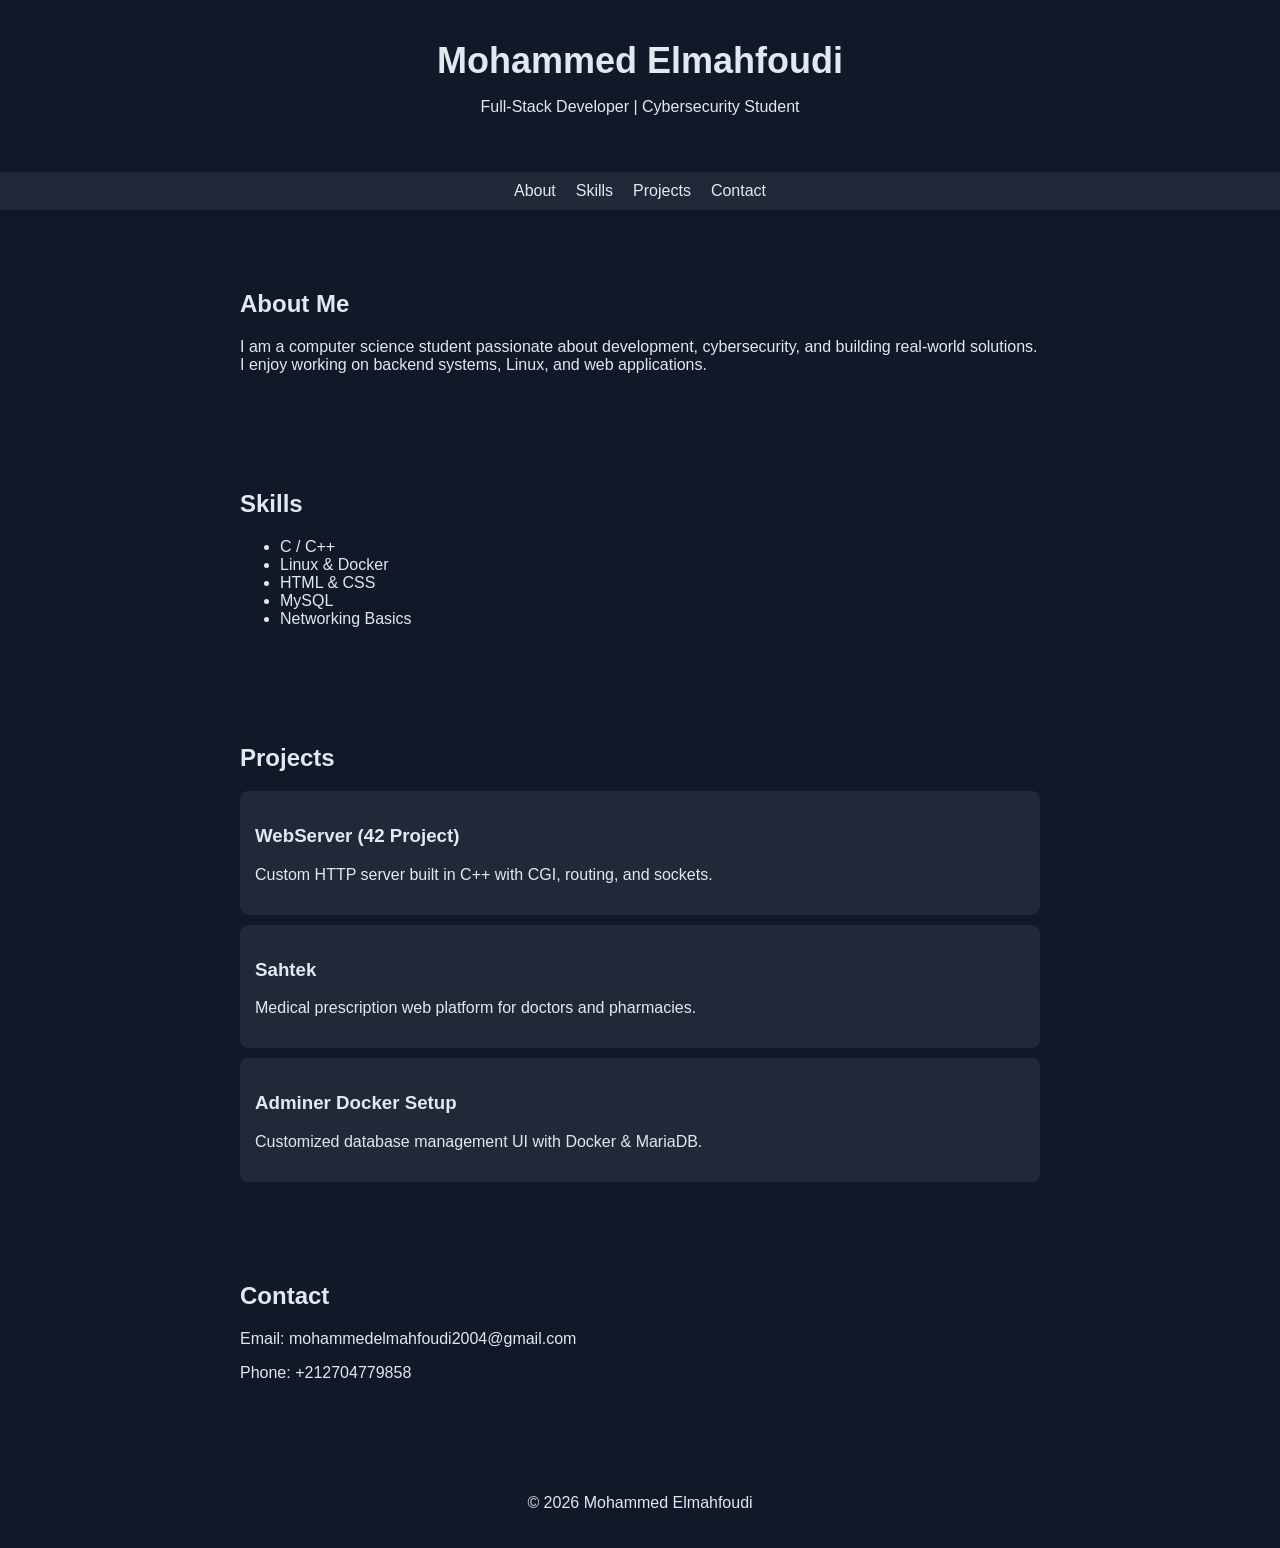
==== srcs/requirements/bonus/static-website/www/index.html @ 6aaad52e "add static-website" ====
<!DOCTYPE html>
<html lang="en">
<head>
    <meta charset="UTF-8">
    <meta name="viewport" content="width=device-width, initial-scale=1.0">
    <title>Mohammed Elmahfoudi - Portfolio</title>
    <link rel="stylesheet" href="style.css">
</head>
<body>

<header>
    <h1>Mohammed Elmahfoudi</h1>
    <p>Full-Stack Developer | Cybersecurity Student</p>
</header>

<nav>
    <a href="#about">About</a>
    <a href="#skills">Skills</a>
    <a href="#projects">Projects</a>
    <a href="#contact">Contact</a>
</nav>

<section id="about">
    <h2>About Me</h2>
    <p>
        I am a computer science student passionate about development, cybersecurity,
        and building real-world solutions. I enjoy working on backend systems,
        Linux, and web applications.
    </p>
</section>

<section id="skills">
    <h2>Skills</h2>
    <ul>
        <li>C / C++</li>
        <li>Linux & Docker</li>
        <li>HTML & CSS</li>
        <li>MySQL</li>
        <li>Networking Basics</li>
    </ul>
</section>

<section id="projects">
    <h2>Projects</h2>

    <div class="card">
        <h3>WebServer (42 Project)</h3>
        <p>Custom HTTP server built in C++ with CGI, routing, and sockets.</p>
    </div>

    <div class="card">
        <h3>Sahtek</h3>
        <p>Medical prescription web platform for doctors and pharmacies.</p>
    </div>

    <div class="card">
        <h3>Adminer Docker Setup</h3>
        <p>Customized database management UI with Docker & MariaDB.</p>
    </div>

</section>

<section id="contact">
    <h2>Contact</h2>
    <p>Email: mohammedelmahfoudi2004@gmail.com</p>
    <p>Phone: +212704779858</p>
</section>

<footer>
    <p>© 2026 Mohammed Elmahfoudi</p>
</footer>

</body>
</html>
---- srcs/requirements/bonus/static-website/www/style.css ----
body {
    margin: 0;
    font-family: Arial, sans-serif;
    background: #0f172a;
    color: #e2e8f0;
}

/* Header */
header {
    text-align: center;
    padding: 40px;
    background: #111827;
}

header h1 {
    margin: 0;
    font-size: 36px;
}

/* Navigation */
nav {
    display: flex;
    justify-content: center;
    gap: 20px;
    background: #1f2937;
    padding: 10px;
}

nav a {
    color: #e2e8f0;
    text-decoration: none;
}

nav a:hover {
    color: #38bdf8;
}

/* Sections */
section {
    max-width: 800px;
    margin: 40px auto;
    padding: 20px;
    background: #111827;
    border-radius: 10px;
}

/* Cards */
.card {
    background: #1f2937;
    padding: 15px;
    margin-top: 10px;
    border-radius: 8px;
}

/* Footer */
footer {
    text-align: center;
    padding: 20px;
    background: #111827;
    margin-top: 40px;
}
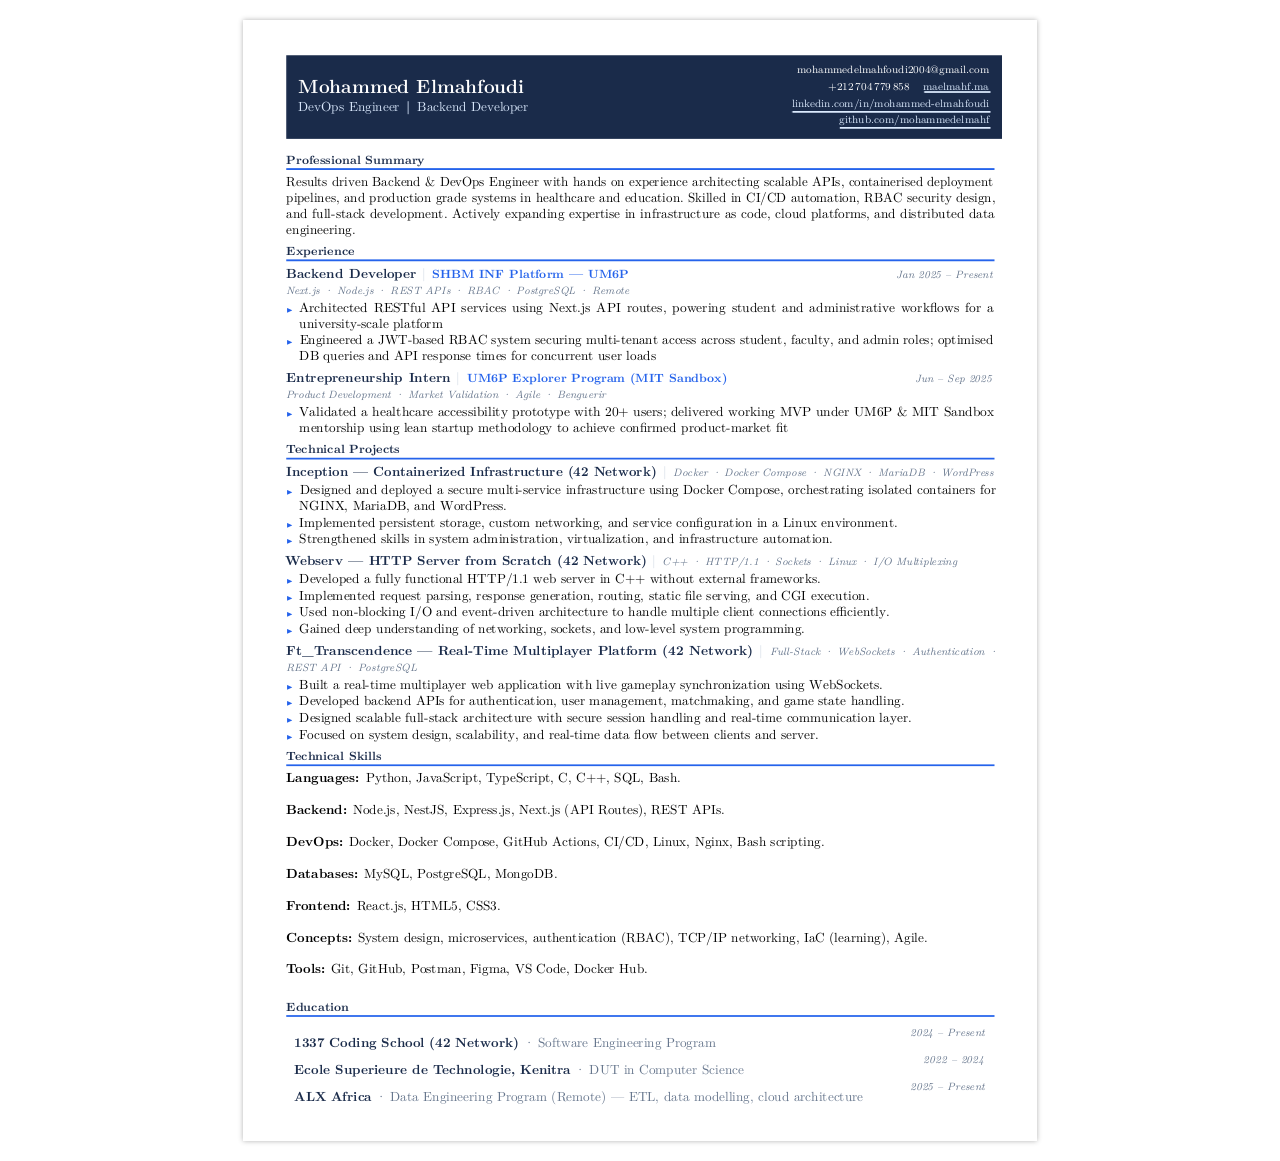
==== commit 79e698ea: "last push" ====
--- a/srcs/requirements/bonus/static-website/www/index.html
+++ b/srcs/requirements/bonus/static-website/www/index.html
@@ -1,74 +1,863 @@
-<!DOCTYPE html>
-<html lang="en">
-<head>
-    <meta charset="UTF-8">
-    <meta name="viewport" content="width=device-width, initial-scale=1.0">
-    <title>Mohammed Elmahfoudi - Portfolio</title>
-    <link rel="stylesheet" href="style.css">
+<!DOCTYPE html><!--[if IE]>  <html class="pdf24_ie"> <![endif]-->
+<html>
+	<head>
+		<meta charset="utf-8" />
+		<title>
+		</title>
+		
+	<STYLE> 
+ .pdf24_ sup {
+	vertical-align: baseline;
+	position: relative;
+	top: -0.4em;
+}
+.pdf24_ sub {
+	vertical-align: baseline;
+	position: relative;
+	top: 0.4em;
+}
+.pdf24_ a:link {text-decoration:none;}
+.pdf24_ a:visited {text-decoration:none;}
+@media screen and (min-device-pixel-ratio:0), (-webkit-min-device-pixel-ratio:0), (min--moz-device-pixel-ratio: 0) {.pdf24_view{ font-size:10em; transform:scale(0.1); -moz-transform:scale(0.1); -webkit-transform:scale(0.1); -moz-transform-origin:top left; -webkit-transform-origin:top left; } }
+.pdf24_layer { }.pdf24_ie { font-size: 1pt; }
+.pdf24_ie body { font-size: 12em; }
+@media print{.pdf24_view {font-size:1em; transform:scale(1);}}
+.pdf24_grlink { position:relative;width:100%;height:100%;z-index:1000000; }
+.pdf24_01 {
+	position: absolute;
+	white-space: nowrap;
+}
+.pdf24_02 {
+	font-size: 1em;
+	line-height: 0.0em;
+	width: 49.58333em;
+	height: 70.08334em;
+	border-style: none;
+	display: block;
+	margin: 0em;
+}
+
+@supports(-ms-ime-align:auto) { .pdf24_02 {overflow: hidden;}}
+.pdf24_03 {
+	position: relative;
+}
+.pdf24_04 {
+	position: absolute;
+	pointer-events: none;
+	clip: rect(2.164251em,47.44617em,62.31267em,2.637583em);
+	width: 100%;
+}
+.pdf24_05 {
+	position: relative;
+	width: 49.58333em;
+}
+.pdf24_06 {
+	height: 7.008333em;
+}
+.pdf24_ie .pdf24_06 {
+	height: 70.08334em;
+}
+@font-face {
+	font-family:"CCIFOV+LMRoman8-Regular";
+	src:url("[data-uri]") format("woff");
+}
+.pdf24_07 {
+	font-size: 0.664175em;
+	font-family: "CCIFOV+LMRoman8-Regular", "Times New Roman";
+	color: #FFFFFF;
+}
+.pdf24_08 {
+	line-height: 1.417em;
+}
+.pdf24_09 {
+	letter-spacing: 0.0003em;
+}
+
+.pdf24_ie .pdf24_09 {
+	letter-spacing: 0.0031px;
+}
+.pdf24_10 {
+	letter-spacing: 0em;
+}
+
+.pdf24_ie .pdf24_10 {
+	letter-spacing: 0px;
+}
+.pdf24_11 {
+	font-size: 0.664175em;
+	font-family: "CCIFOV+LMRoman8-Regular", "Times New Roman";
+	color: #DBEAFE;
+}
+.pdf24_12 {
+	letter-spacing: -0.0006em;
+}
+
+.pdf24_ie .pdf24_12 {
+	letter-spacing: -0.006px;
+}
+.pdf24_13 {
+	letter-spacing: -0.0009em;
+}
+
+.pdf24_ie .pdf24_13 {
+	letter-spacing: -0.0099px;
+}
+@font-face {
+	font-family:"LKNPVD+LMRoman12-Bold";
+	src:url("[data-uri]") format("woff");
+}
+.pdf24_14 {
+	font-size: 1.195517em;
+	font-family: "LKNPVD+LMRoman12-Bold", "Times New Roman";
+	color: #FFFFFF;
+}
+.pdf24_15 {
+	line-height: 1.426em;
+}
+.pdf24_16 {
+	letter-spacing: 0.0004em;
+}
+
+.pdf24_ie .pdf24_16 {
+	letter-spacing: 0.0077px;
+}
+@font-face {
+	font-family:"BHPEVO+LMRoman10-Regular";
+	src:url("[data-uri]") format("woff");
+}
+.pdf24_17 {
+	font-size: 0.830217em;
+	font-family: "BHPEVO+LMRoman10-Regular", "Times New Roman";
+	color: #DBEAFE;
+}
+.pdf24_18 {
+	letter-spacing: 0.0006em;
+}
+
+.pdf24_ie .pdf24_18 {
+	letter-spacing: 0.008px;
+}
+@font-face {
+	font-family:"OHJFIO+LMRoman10-Bold";
+	src:url("[data-uri]") format("woff");
+}
+.pdf24_19 {
+	font-size: 0.830217em;
+	font-family: "OHJFIO+LMRoman10-Bold", "Times New Roman";
+	color: #DBEAFE;
+}
+.pdf24_20 {
+	line-height: 1.428em;
+}
+.pdf24_21 {
+	letter-spacing: -0.0035em;
+}
+
+.pdf24_ie .pdf24_21 {
+	letter-spacing: -0.0462px;
+}
+@font-face {
+	font-family:"ROPUJM+LMRoman9-Bold";
+	src:url("[data-uri]") format("woff");
+}
+.pdf24_22 {
+	font-size: 0.7472em;
+	font-family: "ROPUJM+LMRoman9-Bold", "Times New Roman";
+	color: #1A2B4A;
+}
+.pdf24_23 {
+	line-height: 1.435em;
+}
+.pdf24_24 {
+	-o-transform: scale(1,1.019368);
+	-webkit-transform: scale(1,1.019368);
+	-moz-transform: scale(1,1.019368);
+	transform: scale(1,1.019368);
+	-o-transform-origin: top left;
+	-webkit-transform-origin: top left;
+	-moz-webkit-transform-origin: top left;
+	-transform-origin: top left;
+	-ms-transform: matrix(1,0,0,1.019368,0,-0);
+	-ms-transform-origin: top left;
+}
+.pdf24_25 {
+	font-size: 0.814443em;
+	font-family: "BHPEVO+LMRoman10-Regular", "Times New Roman";
+	color: #000000;
+}
+.pdf24_26 {
+	letter-spacing: -0.0014em;
+}
+
+.pdf24_ie .pdf24_26 {
+	letter-spacing: -0.0181px;
+}
+.pdf24_27 {
+	-o-transform: scale(1,1.01626);
+	-webkit-transform: scale(1,1.01626);
+	-moz-transform: scale(1,1.01626);
+	transform: scale(1,1.01626);
+	-o-transform-origin: top left;
+	-webkit-transform-origin: top left;
+	-moz-webkit-transform-origin: top left;
+	-transform-origin: top left;
+	-ms-transform: matrix(1,0,0,1.01626,0,-0);
+	-ms-transform-origin: top left;
+}
+.pdf24_28 {
+	font-size: 0.816933em;
+	font-family: "BHPEVO+LMRoman10-Regular", "Times New Roman";
+	color: #000000;
+}
+.pdf24_29 {
+	letter-spacing: 0.0005em;
+}
+
+.pdf24_ie .pdf24_29 {
+	letter-spacing: 0.0064px;
+}
+.pdf24_30 {
+	-o-transform: scale(1,0.998004);
+	-webkit-transform: scale(1,0.998004);
+	-moz-transform: scale(1,0.998004);
+	transform: scale(1,0.998004);
+	-o-transform-origin: top left;
+	-webkit-transform-origin: top left;
+	-moz-webkit-transform-origin: top left;
+	-transform-origin: top left;
+	-ms-transform: matrix(1,0,0,0.998004,0,-0);
+	-ms-transform-origin: top left;
+}
+.pdf24_31 {
+	font-size: 0.831877em;
+	font-family: "BHPEVO+LMRoman10-Regular", "Times New Roman";
+	color: #000000;
+}
+.pdf24_32 {
+	letter-spacing: -0.0004em;
+}
+
+.pdf24_ie .pdf24_32 {
+	letter-spacing: -0.005px;
+}
+.pdf24_33 {
+	font-size: 0.830217em;
+	font-family: "BHPEVO+LMRoman10-Regular", "Times New Roman";
+	color: #000000;
+}
+.pdf24_34 {
+	letter-spacing: 0.0041em;
+}
+
+.pdf24_ie .pdf24_34 {
+	letter-spacing: 0.0487px;
+}
+.pdf24_35 {
+	font-size: 0.830217em;
+	font-family: "OHJFIO+LMRoman10-Bold", "Times New Roman";
+	color: #1A2B4A;
+}
+.pdf24_36 {
+	letter-spacing: -0.0042em;
+}
+
+.pdf24_ie .pdf24_36 {
+	letter-spacing: -0.0552px;
+}
+@font-face {
+	font-family:"ILMQGV+LMMathSymbols10-Regular";
+	src:url("[data-uri]") format("woff");
+}
+.pdf24_37 {
+	font-size: 0.830217em;
+	font-family: "ILMQGV+LMMathSymbols10-Regular", "Times New Roman";
+	color: #CBD5E1;
+}
+.pdf24_38 {
+	line-height: 1.735em;
+}
+.pdf24_39 {
+	font-size: 0.7472em;
+	font-family: "ROPUJM+LMRoman9-Bold", "Times New Roman";
+	color: #2563EB;
+}
+@font-face {
+	font-family:"FWHSHW+LMRoman8-Italic";
+	src:url("[data-uri]") format("woff");
+}
+.pdf24_40 {
+	font-size: 0.664175em;
+	font-family: "FWHSHW+LMRoman8-Italic", "Times New Roman";
+	color: #64748B;
+}
+.pdf24_41 {
+	line-height: 1.416em;
+}
+.pdf24_42 {
+	letter-spacing: -0.0044em;
+}
+
+.pdf24_ie .pdf24_42 {
+	letter-spacing: -0.0463px;
+}
+@font-face {
+	font-family:"WCIROB+LMRoman8-Italic";
+	src:url("[data-uri]") format("woff");
+}
+.pdf24_43 {
+	font-size: 0.664175em;
+	font-family: "WCIROB+LMRoman8-Italic", "Times New Roman";
+	color: #64748B;
+}
+.pdf24_44 {
+	letter-spacing: -0.0087em;
+}
+
+.pdf24_ie .pdf24_44 {
+	letter-spacing: -0.0925px;
+}
+.pdf24_45 {
+	letter-spacing: -0.0178em;
+}
+
+.pdf24_ie .pdf24_45 {
+	letter-spacing: -0.1888px;
+}
+.pdf24_46 {
+	letter-spacing: -0.0053em;
+}
+
+.pdf24_ie .pdf24_46 {
+	letter-spacing: -0.0568px;
+}
+.pdf24_47 {
+	letter-spacing: -0.0104em;
+}
+
+.pdf24_ie .pdf24_47 {
+	letter-spacing: -0.1105px;
+}
+@font-face {
+	font-family:"LVVNHP+MSAM5";
+	src:url("[data-uri]") format("woff");
+}
+.pdf24_48 {
+	font-size: 0.415108em;
+	font-family: "LVVNHP+MSAM5", "Times New Roman";
+	color: #2563EB;
+}
+.pdf24_49 {
+	line-height: 1.78em;
+}
+.pdf24_50 {
+	-o-transform: scale(1,0.9803922);
+	-webkit-transform: scale(1,0.9803922);
+	-moz-transform: scale(1,0.9803922);
+	transform: scale(1,0.9803922);
+	-o-transform-origin: top left;
+	-webkit-transform-origin: top left;
+	-moz-webkit-transform-origin: top left;
+	-transform-origin: top left;
+	-ms-transform: matrix(1,0,0,0.9803922,0,-0);
+	-ms-transform-origin: top left;
+}
+.pdf24_51 {
+	font-size: 0.846821em;
+	font-family: "BHPEVO+LMRoman10-Regular", "Times New Roman";
+	color: #000000;
+}
+.pdf24_52 {
+	letter-spacing: -0.0016em;
+}
+
+.pdf24_ie .pdf24_52 {
+	letter-spacing: -0.0214px;
+}
+.pdf24_53 {
+	letter-spacing: -0.002em;
+}
+
+.pdf24_ie .pdf24_53 {
+	letter-spacing: -0.0261px;
+}
+.pdf24_54 {
+	-o-transform: scale(1,1.010101);
+	-webkit-transform: scale(1,1.010101);
+	-moz-transform: scale(1,1.010101);
+	transform: scale(1,1.010101);
+	-o-transform-origin: top left;
+	-webkit-transform-origin: top left;
+	-moz-webkit-transform-origin: top left;
+	-transform-origin: top left;
+	-ms-transform: matrix(1,0,0,1.010101,0,-0);
+	-ms-transform-origin: top left;
+}
+.pdf24_55 {
+	font-size: 0.821915em;
+	font-family: "BHPEVO+LMRoman10-Regular", "Times New Roman";
+	color: #000000;
+}
+.pdf24_56 {
+	letter-spacing: -0.0021em;
+}
+
+.pdf24_ie .pdf24_56 {
+	letter-spacing: -0.0278px;
+}
+.pdf24_57 {
+	letter-spacing: -0.0027em;
+}
+
+.pdf24_ie .pdf24_57 {
+	letter-spacing: -0.0356px;
+}
+.pdf24_58 {
+	letter-spacing: -0.0062em;
+}
+
+.pdf24_ie .pdf24_58 {
+	letter-spacing: -0.0663px;
+}
+.pdf24_59 {
+	letter-spacing: -0.0054em;
+}
+
+.pdf24_ie .pdf24_59 {
+	letter-spacing: -0.057px;
+}
+.pdf24_60 {
+	letter-spacing: -0.0133em;
+}
+
+.pdf24_ie .pdf24_60 {
+	letter-spacing: -0.1416px;
+}
+.pdf24_61 {
+	letter-spacing: -0.0989em;
+}
+
+.pdf24_ie .pdf24_61 {
+	letter-spacing: -1.1824px;
+}
+.pdf24_62 {
+	-o-transform: scale(1,1.012146);
+	-webkit-transform: scale(1,1.012146);
+	-moz-transform: scale(1,1.012146);
+	transform: scale(1,1.012146);
+	-o-transform-origin: top left;
+	-webkit-transform-origin: top left;
+	-moz-webkit-transform-origin: top left;
+	-transform-origin: top left;
+	-ms-transform: matrix(1,0,0,1.012146,0,-0);
+	-ms-transform-origin: top left;
+}
+.pdf24_63 {
+	font-size: 0.820254em;
+	font-family: "OHJFIO+LMRoman10-Bold", "Times New Roman";
+	color: #1A2B4A;
+}
+.pdf24_64 {
+	letter-spacing: -0.0019em;
+}
+
+.pdf24_ie .pdf24_64 {
+	letter-spacing: -0.0253px;
+}
+.pdf24_65 {
+	font-size: 0.656205em;
+	font-family: "FWHSHW+LMRoman8-Italic", "Times New Roman";
+	color: #64748B;
+}
+.pdf24_66 {
+	letter-spacing: -0.0103em;
+}
+
+.pdf24_ie .pdf24_66 {
+	letter-spacing: -0.1083px;
+}
+.pdf24_67 {
+	font-size: 0.656205em;
+	font-family: "WCIROB+LMRoman8-Italic", "Times New Roman";
+	color: #64748B;
+}
+.pdf24_68 {
+	letter-spacing: -0.0094em;
+}
+
+.pdf24_ie .pdf24_68 {
+	letter-spacing: -0.0983px;
+}
+.pdf24_69 {
+	letter-spacing: -0.0236em;
+}
+
+.pdf24_ie .pdf24_69 {
+	letter-spacing: -0.2476px;
+}
+.pdf24_70 {
+	-o-transform: scale(1,1.008065);
+	-webkit-transform: scale(1,1.008065);
+	-moz-transform: scale(1,1.008065);
+	transform: scale(1,1.008065);
+	-o-transform-origin: top left;
+	-webkit-transform-origin: top left;
+	-moz-webkit-transform-origin: top left;
+	-transform-origin: top left;
+	-ms-transform: matrix(1,0,0,1.008065,0,-0);
+	-ms-transform-origin: top left;
+}
+.pdf24_71 {
+	font-size: 0.823575em;
+	font-family: "BHPEVO+LMRoman10-Regular", "Times New Roman";
+	color: #000000;
+}
+.pdf24_72 {
+	letter-spacing: -0.001em;
+}
+
+.pdf24_ie .pdf24_72 {
+	letter-spacing: -0.0136px;
+}
+.pdf24_73 {
+	letter-spacing: -0.0032em;
+}
+
+.pdf24_ie .pdf24_73 {
+	letter-spacing: -0.0429px;
+}
+.pdf24_74 {
+	letter-spacing: -0.0017em;
+}
+
+.pdf24_ie .pdf24_74 {
+	letter-spacing: -0.0227px;
+}
+.pdf24_75 {
+	letter-spacing: -0.0951em;
+}
+
+.pdf24_ie .pdf24_75 {
+	letter-spacing: -1.2633px;
+}
+.pdf24_76 {
+	letter-spacing: 0.0001em;
+}
+
+.pdf24_ie .pdf24_76 {
+	letter-spacing: 0.0013px;
+}
+.pdf24_77 {
+	letter-spacing: -0.0039em;
+}
+
+.pdf24_ie .pdf24_77 {
+	letter-spacing: -0.052px;
+}
+.pdf24_78 {
+	letter-spacing: -0.0084em;
+}
+
+.pdf24_ie .pdf24_78 {
+	letter-spacing: -0.0889px;
+}
+.pdf24_79 {
+	letter-spacing: -0.0031em;
+}
+
+.pdf24_ie .pdf24_79 {
+	letter-spacing: -0.0409px;
+}
+.pdf24_80 {
+	-o-transform: scale(1,0.990099);
+	-webkit-transform: scale(1,0.990099);
+	-moz-transform: scale(1,0.990099);
+	transform: scale(1,0.990099);
+	-o-transform-origin: top left;
+	-webkit-transform-origin: top left;
+	-moz-webkit-transform-origin: top left;
+	-transform-origin: top left;
+	-ms-transform: matrix(1,0,0,0.990099,0,-0);
+	-ms-transform-origin: top left;
+}
+.pdf24_81 {
+	font-size: 0.838519em;
+	font-family: "OHJFIO+LMRoman10-Bold", "Times New Roman";
+	color: #1A2B4A;
+}
+.pdf24_82 {
+	letter-spacing: -0.095em;
+}
+
+.pdf24_ie .pdf24_82 {
+	letter-spacing: -1.2746px;
+}
+.pdf24_83 {
+	letter-spacing: -0.0025em;
+}
+
+.pdf24_ie .pdf24_83 {
+	letter-spacing: -0.034px;
+}
+.pdf24_84 {
+	font-size: 0.670817em;
+	font-family: "FWHSHW+LMRoman8-Italic", "Times New Roman";
+	color: #64748B;
+}
+.pdf24_85 {
+	letter-spacing: -0.0405em;
+}
+
+.pdf24_ie .pdf24_85 {
+	letter-spacing: -0.4347px;
+}
+.pdf24_86 {
+	letter-spacing: 0.0813em;
+}
+
+.pdf24_ie .pdf24_86 {
+	letter-spacing: 0.8726px;
+}
+.pdf24_87 {
+	font-size: 0.670817em;
+	font-family: "WCIROB+LMRoman8-Italic", "Times New Roman";
+	color: #64748B;
+}
+.pdf24_88 {
+	letter-spacing: -0.0143em;
+}
+
+.pdf24_ie .pdf24_88 {
+	letter-spacing: -0.1537px;
+}
+.pdf24_89 {
+	letter-spacing: -0.0079em;
+}
+
+.pdf24_ie .pdf24_89 {
+	letter-spacing: -0.0847px;
+}
+.pdf24_90 {
+	letter-spacing: -0.0055em;
+}
+
+.pdf24_ie .pdf24_90 {
+	letter-spacing: -0.058px;
+}
+.pdf24_91 {
+	letter-spacing: -0.0036em;
+}
+
+.pdf24_ie .pdf24_91 {
+	letter-spacing: -0.0474px;
+}
+.pdf24_92 {
+	letter-spacing: -0.0012em;
+}
+
+.pdf24_ie .pdf24_92 {
+	letter-spacing: -0.0158px;
+}
+.pdf24_93 {
+	letter-spacing: -0.0822em;
+}
+
+.pdf24_ie .pdf24_93 {
+	letter-spacing: -1.0919px;
+}
+.pdf24_94 {
+	letter-spacing: 0.027em;
+}
+
+.pdf24_ie .pdf24_94 {
+	letter-spacing: 0.3587px;
+}
+.pdf24_95 {
+	letter-spacing: -0.0023em;
+}
+
+.pdf24_ie .pdf24_95 {
+	letter-spacing: -0.0276px;
+}
+.pdf24_96 {
+	font-size: 0.830217em;
+	font-family: "OHJFIO+LMRoman10-Bold", "Times New Roman";
+	color: #000000;
+}
+.pdf24_97 {
+	letter-spacing: 0.0011em;
+}
+
+.pdf24_ie .pdf24_97 {
+	letter-spacing: 0.0146px;
+}
+.pdf24_98 {
+	letter-spacing: 0.0007em;
+}
+
+.pdf24_ie .pdf24_98 {
+	letter-spacing: 0.0097px;
+}
+.pdf24_99 {
+	letter-spacing: -0.0008em;
+}
+
+.pdf24_ie .pdf24_99 {
+	letter-spacing: -0.0109px;
+}
+.pdf24_100 {
+	letter-spacing: -0.0954em;
+}
+
+.pdf24_ie .pdf24_100 {
+	letter-spacing: -1.2672px;
+}
+.pdf24_101 {
+	letter-spacing: -0.0048em;
+}
+
+.pdf24_ie .pdf24_101 {
+	letter-spacing: -0.0642px;
+}
+.pdf24_102 {
+	letter-spacing: -0.096em;
+}
+
+.pdf24_ie .pdf24_102 {
+	letter-spacing: -1.2752px;
+}
+.pdf24_103 {
+	letter-spacing: 0.032em;
+}
+
+.pdf24_ie .pdf24_103 {
+	letter-spacing: 0.4251px;
+}
+.pdf24_104 {
+	letter-spacing: -0.0011em;
+}
+
+.pdf24_ie .pdf24_104 {
+	letter-spacing: -0.0148px;
+}
+@font-face {
+	font-family:"SDBKSG+LMRoman10-Regular";
+	src:url("[data-uri]") format("woff");
+}
+.pdf24_105 {
+	font-size: 0.830217em;
+	font-family: "SDBKSG+LMRoman10-Regular", "Times New Roman";
+	color: #64748B;
+}
+.pdf24_106 {
+	font-size: 0.830217em;
+	font-family: "BHPEVO+LMRoman10-Regular", "Times New Roman";
+	color: #64748B;
+}
+.pdf24_107 {
+	letter-spacing: 0.0028em;
+}
+
+.pdf24_ie .pdf24_107 {
+	letter-spacing: 0.0376px;
+}
+.pdf24_108 {
+	letter-spacing: -0.0018em;
+}
+
+.pdf24_ie .pdf24_108 {
+	letter-spacing: -0.0233px;
+}
+
+ body > div {
+	box-shadow: 0 0 5px rgba(0,0,0,0.3) !important;
+	margin: 20px auto !important;
+}
+
+</STYLE> 
 </head>
-<body>
-
-<header>
-    <h1>Mohammed Elmahfoudi</h1>
-    <p>Full-Stack Developer | Cybersecurity Student</p>
-</header>
-
-<nav>
-    <a href="#about">About</a>
-    <a href="#skills">Skills</a>
-    <a href="#projects">Projects</a>
-    <a href="#contact">Contact</a>
-</nav>
-
-<section id="about">
-    <h2>About Me</h2>
-    <p>
-        I am a computer science student passionate about development, cybersecurity,
-        and building real-world solutions. I enjoy working on backend systems,
-        Linux, and web applications.
-    </p>
-</section>
-
-<section id="skills">
-    <h2>Skills</h2>
-    <ul>
-        <li>C / C++</li>
-        <li>Linux & Docker</li>
-        <li>HTML & CSS</li>
-        <li>MySQL</li>
-        <li>Networking Basics</li>
-    </ul>
-</section>
-
-<section id="projects">
-    <h2>Projects</h2>
-
-    <div class="card">
-        <h3>WebServer (42 Project)</h3>
-        <p>Custom HTTP server built in C++ with CGI, routing, and sockets.</p>
-    </div>
-
-    <div class="card">
-        <h3>Sahtek</h3>
-        <p>Medical prescription web platform for doctors and pharmacies.</p>
-    </div>
-
-    <div class="card">
-        <h3>Adminer Docker Setup</h3>
-        <p>Customized database management UI with Docker & MariaDB.</p>
-    </div>
-
-</section>
-
-<section id="contact">
-    <h2>Contact</h2>
-    <p>Email: mohammedelmahfoudi2004@gmail.com</p>
-    <p>Phone: +212704779858</p>
-</section>
-
-<footer>
-    <p>© 2026 Mohammed Elmahfoudi</p>
-</footer>
-
-</body>
-</html>+	<body>
+		<div id="page_0" class="pdf24_ pdf24_02">
+			<div class="pdf24_03">
+				<img src="[data-uri]" alt="" class="pdf24_04" />
+			</div>
+			<div class="pdf24_view">
+				<div class="pdf24_05 pdf24_06">
+					<div class="pdf24_01" style="left:34.6016em;top:2.5553em;"><a href="mailto:mohammedelmahfoudi2004@gmail.com" target="_blank"><span class="pdf24_07 pdf24_08 pdf24_09">mohammedelmahfoudi2004@gmail.com &nbsp;</span></a></div>
+					<div class="pdf24_01" style="left:36.555em;top:3.6346em;"><span class="pdf24_07 pdf24_08 pdf24_09" style="word-spacing:-0.0733em;">+212 704 779 858</span><span class="pdf24_07 pdf24_08 pdf24_10" style="word-spacing:1em;">&nbsp;</span><a href="https://maelmahf.ma" target="_blank"><span class="pdf24_11 pdf24_08 pdf24_09">maelmahf.ma &nbsp;</span></a></div>
+					<div class="pdf24_01" style="left:34.2879em;top:4.7138em;"><a href="https://linkedin.com/in/mohammed-elmahfoudi-1b4b22247" target="_blank"><span class="pdf24_11 pdf24_08 pdf24_12">linkedin.com/in/mohammed-elmahfoudi &nbsp;</span></a></div>
+					<div class="pdf24_01" style="left:37.2479em;top:5.7101em;"><a href="https://github.com/mohammedelmahf" target="_blank"><span class="pdf24_11 pdf24_08 pdf24_13">github.com/mohammedelmahf &nbsp;</span></a></div>
+					<div class="pdf24_01" style="left:3.4472em;top:3.2231em;"><span class="pdf24_14 pdf24_15 pdf24_16" style="word-spacing:0.1242em;">Mohammed Elmahfoudi &nbsp;</span></div>
+					<div class="pdf24_01" style="left:3.4472em;top:4.7211em;"><span class="pdf24_17 pdf24_08 pdf24_18" style="word-spacing:0.0823em;">DevOps Engineer</span><span class="pdf24_17 pdf24_08 pdf24_10" style="word-spacing:0.2501em;">&nbsp;</span><span class="pdf24_19 pdf24_20 pdf24_10" style="word-spacing:0.2505em;">| </span><span class="pdf24_17 pdf24_08 pdf24_21" style="word-spacing:0.0906em;">Backend Developer &nbsp;</span></div>
+					<div class="pdf24_01" style="left:2.7em;top:8.1321em;"><span class="pdf24_22 pdf24_23 pdf24_16" style="word-spacing:0.144em;">Professional Summary &nbsp;</span></div>
+					<div class="pdf24_01 pdf24_24" style="left:2.7em;top:9.4308em;"><span class="pdf24_25 pdf24_08 pdf24_26" style="word-spacing:0.094em;">Results driven Backend &amp; DevOps Engineer with hands on experience architecting scalable APIs, containerised deployment &nbsp;</span></div>
+					<div class="pdf24_01 pdf24_27" style="left:2.7em;top:10.4271em;"><span class="pdf24_28 pdf24_08 pdf24_29" style="word-spacing:0.0959em;">pipelines, and production grade systems in healthcare and education. Skilled in CI/CD automation, RBAC security design, &nbsp;</span></div>
+					<div class="pdf24_01 pdf24_30" style="left:2.7em;top:11.4233em;"><span class="pdf24_31 pdf24_08 pdf24_32" style="word-spacing:0.0931em;">and full-stack development. Actively expanding expertise in infrastructure as code, cloud platforms, and distributed data &nbsp;</span></div>
+					<div class="pdf24_01" style="left:2.7em;top:12.4196em;"><span class="pdf24_33 pdf24_08 pdf24_29">engineering. &nbsp;</span></div>
+					<div class="pdf24_01" style="left:2.7em;top:13.8348em;"><span class="pdf24_22 pdf24_23 pdf24_34">Experience &nbsp;</span></div>
+					<div class="pdf24_01" style="left:2.7em;top:15.1793em;"><span class="pdf24_35 pdf24_20 pdf24_36" style="word-spacing:0.2006em;">Backend Developer </span><span class="pdf24_37 pdf24_38 pdf24_10" style="word-spacing:0.2512em;">| </span><span class="pdf24_39 pdf24_23 pdf24_16" style="word-spacing:0.1438em;">SHBM INF Platform — UM6P &nbsp;</span></div>
+					<div class="pdf24_01" style="left:40.8061em;top:15.3734em;"><span class="pdf24_40 pdf24_41 pdf24_42" style="word-spacing:0.1436em;">Jan 2025 – Present &nbsp;</span></div>
+					<div class="pdf24_01" style="left:2.6607em;top:16.3696em;"><span class="pdf24_40 pdf24_41 pdf24_29" style="word-spacing:0.1339em;">Next.js </span><span class="pdf24_43 pdf24_41 pdf24_10" style="word-spacing:0.1349em;">· </span><span class="pdf24_40 pdf24_41 pdf24_44" style="word-spacing:0.1523em;">Node.js </span><span class="pdf24_43 pdf24_41 pdf24_10" style="word-spacing:0.1349em;">· </span><span class="pdf24_40 pdf24_41 pdf24_16" style="word-spacing:0.1336em;">REST APIs </span><span class="pdf24_43 pdf24_41 pdf24_10" style="word-spacing:0.1349em;">· </span><span class="pdf24_40 pdf24_41 pdf24_45" style="word-spacing:0.1696em;">RBAC </span><span class="pdf24_43 pdf24_41 pdf24_10" style="word-spacing:0.1349em;">· </span><span class="pdf24_40 pdf24_41 pdf24_46" style="word-spacing:0.1453em;">PostgreSQL </span><span class="pdf24_43 pdf24_41 pdf24_10" style="word-spacing:0.1349em;">· </span><span class="pdf24_40 pdf24_41 pdf24_47">Remote &nbsp;</span></div>
+					<div class="pdf24_01" style="left:2.6654em;top:17.7522em;"><span class="pdf24_48 pdf24_49 pdf24_10">▶</span></div>
+					<div class="pdf24_01 pdf24_50" style="left:3.4987em;top:17.3013em;"><span class="pdf24_51 pdf24_08 pdf24_52" style="word-spacing:0.1901em;">Architected RESTful API services using Next.js API routes, powering student and administrative workﬂows for a &nbsp;</span></div>
+					<div class="pdf24_01" style="left:3.5302em;top:18.2976em;"><span class="pdf24_33 pdf24_08 pdf24_53" style="word-spacing:0.0874em;">university-scale platform &nbsp;</span></div>
+					<div class="pdf24_01" style="left:2.6654em;top:19.7862em;"><span class="pdf24_48 pdf24_49 pdf24_10">▶</span></div>
+					<div class="pdf24_01 pdf24_54" style="left:3.5302em;top:19.3354em;"><span class="pdf24_55 pdf24_08 pdf24_56" style="word-spacing:0.0907em;">Engineered a JWT-based RBAC system securing multi-tenant access across student, faculty, and admin roles; optimised &nbsp;</span></div>
+					<div class="pdf24_01" style="left:3.5302em;top:20.3316em;"><span class="pdf24_33 pdf24_08 pdf24_29" style="word-spacing:0.0827em;">DB queries and API response times for concurrent user loads &nbsp;</span></div>
+					<div class="pdf24_01" style="left:2.7em;top:21.6964em;z-index:921;"><span class="pdf24_35 pdf24_20 pdf24_57" style="word-spacing:0.1998em;">Entrepreneurship Intern </span><span class="pdf24_37 pdf24_38 pdf24_10" style="word-spacing:0.2512em;">| </span><span class="pdf24_39 pdf24_23 pdf24_16" style="word-spacing:0.1435em;">UM6P Explorer Program (MIT Sandbox) &nbsp;</span></div>
+					<div class="pdf24_01" style="left:41.9803em;top:21.8906em;"><span class="pdf24_40 pdf24_41 pdf24_18" style="word-spacing:0.1335em;">Jun – Sep 2025 &nbsp;</span></div>
+					<div class="pdf24_01" style="left:2.6607em;top:22.8869em;"><span class="pdf24_40 pdf24_41 pdf24_58" style="word-spacing:0.1471em;">Product Development </span><span class="pdf24_43 pdf24_41 pdf24_10" style="word-spacing:0.1349em;">· </span><span class="pdf24_40 pdf24_41 pdf24_59" style="word-spacing:0.1453em;">Market Validation </span><span class="pdf24_43 pdf24_41 pdf24_10" style="word-spacing:0.1349em;">· </span><span class="pdf24_40 pdf24_41 pdf24_60" style="word-spacing:0.1613em;">Agile </span><span class="pdf24_43 pdf24_41 pdf24_10" style="word-spacing:0.1349em;">· </span><span class="pdf24_40 pdf24_41 pdf24_29">Benguerir &nbsp;</span></div>
+					<div class="pdf24_01" style="left:2.6654em;top:24.2693em;"><span class="pdf24_48 pdf24_49 pdf24_10">▶</span></div>
+					<div class="pdf24_01 pdf24_50" style="left:3.4987em;top:23.8185em;"><span class="pdf24_51 pdf24_08 pdf24_52" style="word-spacing:0.0829em;">Validated a healthcare accessibility prototype with 20+ users; delivered working MVP under UM6P &amp; MIT Sandbox &nbsp;</span></div>
+					<div class="pdf24_01" style="left:3.5302em;top:24.8148em;"><span class="pdf24_33 pdf24_08 pdf24_32" style="word-spacing:0.0847em;">mentorship using lean startup methodology to achieve conﬁrmed product-market ﬁt &nbsp;</span></div>
+					<div class="pdf24_01" style="left:2.7em;top:26.23em;"><span class="pdf24_22 pdf24_23 pdf24_61">T</span><span class="pdf24_22 pdf24_23 pdf24_10">e</span><span class="pdf24_22 pdf24_23 pdf24_29" style="word-spacing:0.1436em;">chnical Projects &nbsp;</span></div>
+					<div class="pdf24_01 pdf24_62" style="left:2.7em;top:27.5745em;"><span class="pdf24_63 pdf24_20 pdf24_64" style="word-spacing:0.1422em;">Inception — Containerized Infrastructure (42 Network) &nbsp;</span></div>
+					<div class="pdf24_01" style="left:26.252em;top:27.8717em;z-index:1246;"><span class="pdf24_37 pdf24_38 pdf24_10">|</span></div>
+					<div class="pdf24_01 pdf24_62" style="left:26.8978em;top:27.7686em;"><span class="pdf24_65 pdf24_41 pdf24_66" style="word-spacing:0.1592em;">Docker </span><span class="pdf24_67 pdf24_41 pdf24_10" style="word-spacing:0.1399em;">· </span><span class="pdf24_65 pdf24_41 pdf24_68" style="word-spacing:0.1579em;">Docker Compose </span><span class="pdf24_67 pdf24_41 pdf24_10" style="word-spacing:0.1389em;">· </span><span class="pdf24_65 pdf24_41 pdf24_16" style="word-spacing:0.1387em;">NGINX </span><span class="pdf24_67 pdf24_41 pdf24_10" style="word-spacing:0.1399em;">· </span><span class="pdf24_65 pdf24_41 pdf24_29" style="word-spacing:0.138em;">MariaDB </span><span class="pdf24_67 pdf24_41 pdf24_10" style="word-spacing:0.1399em;">· </span><span class="pdf24_65 pdf24_41 pdf24_69">WordPress &nbsp;</span></div>
+					<div class="pdf24_01" style="left:2.6654em;top:29.1511em;"><span class="pdf24_48 pdf24_49 pdf24_10">▶</span></div>
+					<div class="pdf24_01 pdf24_70" style="left:3.5302em;top:28.7003em;"><span class="pdf24_71 pdf24_08 pdf24_72" style="word-spacing:0.0881em;">Designed and deployed a secure multi-service infrastructure using Docker Compose, orchestrating isolated containers for &nbsp;</span></div>
+					<div class="pdf24_01" style="left:3.5302em;top:29.6965em;"><span class="pdf24_33 pdf24_08 pdf24_73" style="word-spacing:0.0905em;">NGINX, MariaDB, and WordPress. &nbsp;</span></div>
+					<div class="pdf24_01" style="left:2.6654em;top:31.1851em;"><span class="pdf24_48 pdf24_49 pdf24_10">▶</span></div>
+					<div class="pdf24_01" style="left:2.6654em;top:32.2228em;"><span class="pdf24_48 pdf24_49 pdf24_10">▶</span></div>
+					<div class="pdf24_01" style="left:3.5302em;top:30.7343em;"><span class="pdf24_33 pdf24_08 pdf24_74" style="word-spacing:0.0874em;">Implemented persistent storage, custom networking, and service conﬁguration in a Linux environment. &nbsp;</span></div>
+					<div class="pdf24_01" style="left:3.5302em;top:31.772em;"><span class="pdf24_33 pdf24_08 pdf24_29" style="word-spacing:0.083em;">Strengthened skills in system administration, virtualization, and infrastructure automation. &nbsp;</span></div>
+					<div class="pdf24_01" style="left:2.6503em;top:33.137em;z-index:1639;"><span class="pdf24_35 pdf24_20 pdf24_75">W</span><span class="pdf24_35 pdf24_20 pdf24_76">e</span><span class="pdf24_35 pdf24_20 pdf24_77" style="word-spacing:0.1562em;">bserv — HTTP Server from Scratch (42 Network) </span><span class="pdf24_37 pdf24_38 pdf24_10" style="word-spacing:0.25em;">| </span><span class="pdf24_40 pdf24_41 pdf24_29" style="word-spacing:0.1339em;">C++ </span><span class="pdf24_43 pdf24_41 pdf24_10" style="word-spacing:0.1349em;">· </span><span class="pdf24_40 pdf24_41 pdf24_16" style="word-spacing:0.1339em;">HTTP/1.1 </span><span class="pdf24_43 pdf24_41 pdf24_10" style="word-spacing:0.1349em;">· </span><span class="pdf24_40 pdf24_41 pdf24_78" style="word-spacing:0.1516em;">Sockets </span><span class="pdf24_43 pdf24_41 pdf24_10" style="word-spacing:0.1349em;">· </span><span class="pdf24_40 pdf24_41 pdf24_09" style="word-spacing:0.1341em;">Linux </span><span class="pdf24_43 pdf24_41 pdf24_10" style="word-spacing:0.1349em;">· </span><span class="pdf24_40 pdf24_41 pdf24_16" style="word-spacing:0.1341em;">I/O Multiplexing &nbsp;</span></div>
+					<div class="pdf24_01" style="left:2.6654em;top:34.7135em;"><span class="pdf24_48 pdf24_49 pdf24_10">▶</span></div>
+					<div class="pdf24_01" style="left:2.6654em;top:35.7513em;"><span class="pdf24_48 pdf24_49 pdf24_10">▶</span></div>
+					<div class="pdf24_01" style="left:2.6654em;top:36.7891em;"><span class="pdf24_48 pdf24_49 pdf24_10">▶</span></div>
+					<div class="pdf24_01" style="left:2.6654em;top:37.8268em;"><span class="pdf24_48 pdf24_49 pdf24_10">▶</span></div>
+					<div class="pdf24_01" style="left:3.5302em;top:34.2627em;"><span class="pdf24_33 pdf24_08 pdf24_13" style="word-spacing:0.0859em;">Developed a fully functional HTTP/1.1 web server in C++ without external frameworks. &nbsp;</span></div>
+					<div class="pdf24_01" style="left:3.5302em;top:35.3005em;"><span class="pdf24_33 pdf24_08 pdf24_29" style="word-spacing:0.0829em;">Implemented request parsing, response generation, routing, static ﬁle serving, and CGI execution. &nbsp;</span></div>
+					<div class="pdf24_01" style="left:3.5302em;top:36.3383em;z-index:1932;"><span class="pdf24_33 pdf24_08 pdf24_79" style="word-spacing:0.09em;">Used non-blocking I/O and event-driven architecture to handle multiple client connections eﬃciently. &nbsp;</span></div>
+					<div class="pdf24_01" style="left:3.5302em;top:37.376em;"><span class="pdf24_33 pdf24_08 pdf24_74" style="word-spacing:0.087em;">Gained deep understanding of networking, sockets, and low-level system programming. &nbsp;</span></div>
+					<div class="pdf24_01 pdf24_80" style="left:2.7em;top:38.741em;z-index:2012;"><span class="pdf24_81 pdf24_20 pdf24_16">Ft_</span><span class="pdf24_81 pdf24_20 pdf24_82">T</span><span class="pdf24_81 pdf24_20 pdf24_18">r</span><span class="pdf24_81 pdf24_20 pdf24_83" style="word-spacing:0.1359em;">anscendence — Real-Time Multiplayer Platform (42 Network) &nbsp;</span></div>
+					<div class="pdf24_01" style="left:32.2705em;top:39.0382em;"><span class="pdf24_37 pdf24_38 pdf24_10">|</span></div>
+					<div class="pdf24_01 pdf24_80" style="left:32.9162em;top:38.9351em;"><span class="pdf24_84 pdf24_41 pdf24_85">Fu</span><span class="pdf24_84 pdf24_41 pdf24_86">l</span><span class="pdf24_84 pdf24_41 pdf24_16" style="word-spacing:0.1308em;">l-Stack </span><span class="pdf24_87 pdf24_41 pdf24_10" style="word-spacing:0.1319em;">· </span><span class="pdf24_84 pdf24_41 pdf24_88" style="word-spacing:0.1605em;">WebSockets </span><span class="pdf24_87 pdf24_41 pdf24_10" style="word-spacing:0.1319em;">· </span><span class="pdf24_84 pdf24_41 pdf24_89" style="word-spacing:0.1473em;">Authentication </span><span class="pdf24_87 pdf24_41 pdf24_89" style="word-spacing:0.1473em;">· &nbsp;</span></div>
+					<div class="pdf24_01" style="left:2.6613em;top:39.9313em;"><span class="pdf24_40 pdf24_41 pdf24_16" style="word-spacing:0.1335em;">REST API </span><span class="pdf24_43 pdf24_41 pdf24_10" style="word-spacing:0.1349em;">· </span><span class="pdf24_40 pdf24_41 pdf24_90">PostgreSQL &nbsp;</span></div>
+					<div class="pdf24_01" style="left:2.6654em;top:41.3137em;"><span class="pdf24_48 pdf24_49 pdf24_10">▶</span></div>
+					<div class="pdf24_01" style="left:2.6654em;top:42.3516em;"><span class="pdf24_48 pdf24_49 pdf24_10">▶</span></div>
+					<div class="pdf24_01" style="left:2.6654em;top:43.3893em;"><span class="pdf24_48 pdf24_49 pdf24_10">▶</span></div>
+					<div class="pdf24_01" style="left:2.6654em;top:44.4271em;"><span class="pdf24_48 pdf24_49 pdf24_10">▶</span></div>
+					<div class="pdf24_01" style="left:3.5302em;top:40.8629em;"><span class="pdf24_33 pdf24_08 pdf24_91" style="word-spacing:0.091em;">Built a real-time multiplayer web application with live gameplay synchronization using WebSockets. &nbsp;</span></div>
+					<div class="pdf24_01" style="left:3.5302em;top:41.9008em;"><span class="pdf24_33 pdf24_08 pdf24_26" style="word-spacing:0.0867em;">Developed backend APIs for authentication, user management, matchmaking, and game state handling. &nbsp;</span></div>
+					<div class="pdf24_01" style="left:3.5302em;top:42.9385em;"><span class="pdf24_33 pdf24_08 pdf24_92" style="word-spacing:0.0862em;">Designed scalable full-stack architecture with secure session handling and real-time communication layer. &nbsp;</span></div>
+					<div class="pdf24_01" style="left:3.5302em;top:43.9763em;"><span class="pdf24_33 pdf24_08 pdf24_93">F</span><span class="pdf24_33 pdf24_08 pdf24_94">o</span><span class="pdf24_33 pdf24_08 pdf24_79" style="word-spacing:0.09em;">cused on system design, scalability, and real-time data ﬂow between clients and server. &nbsp;</span></div>
+					<div class="pdf24_01" style="left:2.7em;top:45.3914em;"><span class="pdf24_22 pdf24_23 pdf24_61">T</span><span class="pdf24_22 pdf24_23 pdf24_10">e</span><span class="pdf24_22 pdf24_23 pdf24_95" style="word-spacing:0.1493em;">chnical Skills &nbsp;</span></div>
+					<div class="pdf24_01" style="left:2.7em;top:46.6936em;"><span class="pdf24_96 pdf24_20 pdf24_16" style="word-spacing:0.1938em;">Languages: </span><span class="pdf24_33 pdf24_08 pdf24_74" style="word-spacing:0.0876em;">Python, JavaScript, TypeScript, C, C++, SQL, Bash. &nbsp;</span></div>
+					<div class="pdf24_01" style="left:2.7em;top:48.6861em;"><span class="pdf24_96 pdf24_20 pdf24_44" style="word-spacing:0.2119em;">Backend: </span><span class="pdf24_33 pdf24_08 pdf24_97" style="word-spacing:0.0817em;">Node.js, NestJS, Express.js, Next.js (API Routes), REST APIs. &nbsp;</span></div>
+					<div class="pdf24_01" style="left:2.7em;top:50.6787em;"><span class="pdf24_96 pdf24_20 pdf24_98" style="word-spacing:0.193em;">DevOps: </span><span class="pdf24_33 pdf24_08 pdf24_72" style="word-spacing:0.0861em;">Docker, Docker Compose, GitHub Actions, CI/CD, Linux, Nginx, Bash scripting. &nbsp;</span></div>
+					<div class="pdf24_01" style="left:2.7em;top:52.6712em;"><span class="pdf24_96 pdf24_20 pdf24_16" style="word-spacing:0.1938em;">Databases: </span><span class="pdf24_33 pdf24_08 pdf24_99" style="word-spacing:0.0859em;">MySQL, PostgreSQL, MongoDB. &nbsp;</span></div>
+					<div class="pdf24_01" style="left:2.7em;top:54.6637em;z-index:2710;"><span class="pdf24_96 pdf24_20 pdf24_100">F</span><span class="pdf24_96 pdf24_20 pdf24_18">r</span><span class="pdf24_96 pdf24_20 pdf24_101" style="word-spacing:0.2052em;">ontend: </span><span class="pdf24_33 pdf24_08 pdf24_09" style="word-spacing:0.0837em;">React.js, HTML5, CSS3. &nbsp;</span></div>
+					<div class="pdf24_01" style="left:2.7em;top:56.6563em;"><span class="pdf24_96 pdf24_20 pdf24_16" style="word-spacing:0.1936em;">Concepts: </span><span class="pdf24_33 pdf24_08 pdf24_72" style="word-spacing:0.0864em;">System design, microservices, authentication (RBAC), TCP/IP networking, IaC (learning), Agile. &nbsp;</span></div>
+					<div class="pdf24_01" style="left:2.6666em;top:58.6488em;"><span class="pdf24_96 pdf24_20 pdf24_102">T</span><span class="pdf24_96 pdf24_20 pdf24_103">o</span><span class="pdf24_96 pdf24_20 pdf24_16" style="word-spacing:0.1938em;">ols: </span><span class="pdf24_33 pdf24_08 pdf24_32" style="word-spacing:0.0847em;">Git, GitHub, Postman, Figma, VS Code, Docker Hub. &nbsp;</span></div>
+					<div class="pdf24_01" style="left:2.7em;top:61.0653em;"><span class="pdf24_22 pdf24_23 pdf24_29">Education &nbsp;</span></div>
+					<div class="pdf24_01" style="left:41.7025em;top:62.7616em;"><span class="pdf24_40 pdf24_41 pdf24_90" style="word-spacing:0.1456em;">2024 – Present &nbsp;</span></div>
+					<div class="pdf24_01" style="left:3.1981em;top:63.2648em;"><span class="pdf24_35 pdf24_20 pdf24_104" style="word-spacing:0.1146em;">1337 Coding School (42 Network) </span><span class="pdf24_105 pdf24_08 pdf24_10" style="word-spacing:0.0288em;">· </span><span class="pdf24_106 pdf24_08 pdf24_53" style="word-spacing:0.0872em;">Software Engineering Program &nbsp;</span></div>
+					<div class="pdf24_01" style="left:42.5298em;top:64.4552em;"><span class="pdf24_40 pdf24_41 pdf24_18" style="word-spacing:0.1334em;">2022 – 2024 &nbsp;</span></div>
+					<div class="pdf24_01" style="left:3.1981em;top:64.9585em;"><span class="pdf24_35 pdf24_20 pdf24_107" style="word-spacing:0.1278em;">Ecole Superieure de </span><span class="pdf24_35 pdf24_20 pdf24_102">T</span><span class="pdf24_35 pdf24_20 pdf24_76">e</span><span class="pdf24_35 pdf24_20 pdf24_108" style="word-spacing:0.0953em;">chnologie, Kenitra </span><span class="pdf24_105 pdf24_08 pdf24_10" style="word-spacing:0.0278em;">· </span><span class="pdf24_106 pdf24_08 pdf24_29" style="word-spacing:0.0828em;">DUT in Computer Science &nbsp;</span></div>
+					<div class="pdf24_01" style="left:3.1981em;top:66.6521em;"><span class="pdf24_35 pdf24_20 pdf24_16" style="word-spacing:0.0908em;">ALX Africa </span><span class="pdf24_105 pdf24_08 pdf24_10" style="word-spacing:0.0278em;">· </span><span class="pdf24_106 pdf24_08 pdf24_29" style="word-spacing:0.0827em;">Data Engineering Program (Remote) — ETL, data modelling, cloud architecture &nbsp;</span></div>
+					<div class="pdf24_01" style="left:41.7025em;top:66.1488em;"><span class="pdf24_40 pdf24_41 pdf24_90" style="word-spacing:0.1456em;">2025 – Present &nbsp;</span></div>
+				</div>
+			</div>
+		</div>
+	</body>
+</html>
